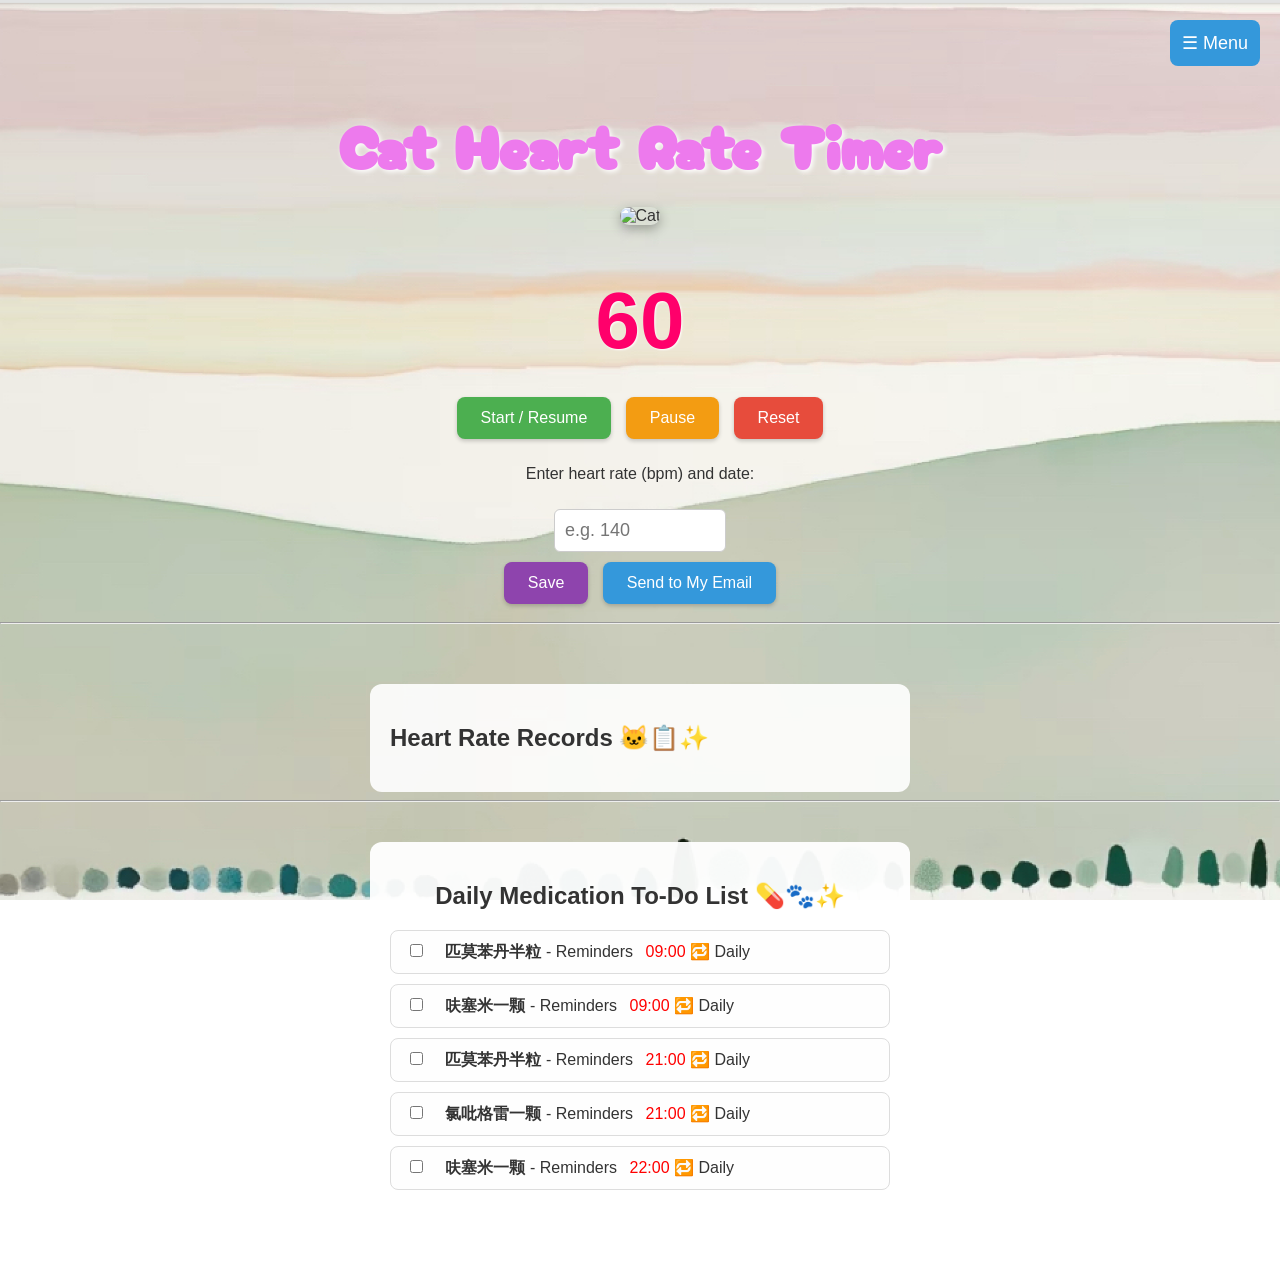
==== index.html @ 5ad12354 "edition1" ====
<!DOCTYPE html>
<html lang="en">
<head>
  <meta charset="UTF-8">
  <title>Cat Heart Rate Timer</title>
  <link href="https://fonts.googleapis.com/css2?family=Cherry+Bomb+One&display=swap" rel="stylesheet">
  <link rel="stylesheet" href="style.css">
</head>
<body>
    <div class="dropdown">
        <button class="dropbtn">☰ Menu</button>
        <div class="dropdown-content">
          <a href="#records">Records</a>
          <a href="#todo">To-Do List</a>
        </div>
      </div>
  <h1>Cat Heart Rate Timer</h1>

  <img id="cat-pic" src="pics/Subject 4.png" alt="Cat"
     onmouseenter="startImageCycle()" onmouseleave="stopImageCycle()">


  <div id="timer">60</div>

  <button id="startBtn" class="btn" onclick="startCountdown()">Start / Resume</button>
  <button id="pauseBtn" class="btn" onclick="pauseCountdown()">Pause</button>
  <button id="resetBtn" class="btn" onclick="resetCountdown()">Reset</button>

  <div id="message">Good job Champion! 🎉</div>

  <div>
    <p>Enter heart rate (bpm) and date:</p>
    <input type="text" id="heartRateInput" placeholder="e.g. 140">
    <br>
    <button class="btn" style="background-color:#8e44ad;" onclick="saveRecord()">Save</button>
    <button id="emailBtn" class="btn" onclick="sendEmail()">Send to My Email</button>
  </div>

    <hr>
    <div id="records">
    <h2>Heart Rate Records 🐱📋✨</h2>
    <ul id="recordList"></ul>
    </div>

    <hr>
    <div id="todo">
    <h2>Daily Medication To-Do List 💊🐾✨</h2>
    <ul id="todoList">
        <!-- Predefined medication tasks -->
    </ul>
    </div>

    <script src="script.js"></script>
</body>
</html>
---- style.css ----
body {
    font-family: Arial, sans-serif;
    text-align: center;
    padding-top: 60px;
    margin: 0;
    background: url('pics/background1.png') no-repeat center center fixed;
    background-size: cover;
    color: #333;
  }
  
  h1 {
    font-family: 'Cherry Bomb One', cursive;
    font-size: 60px;
    margin-bottom: 20px;
    text-shadow: 2px 2px 5px white;
    color: #ed7aed;
  }
  
  #cat-pic {
    width: 160px;
    height: auto;
    margin-bottom: 30px;
    border-radius: 16px;
    box-shadow: 0 4px 12px rgba(0,0,0,0.3);
  }
  
  #timer {
    font-size: 80px;
    color: #ff6b6b;
    font-weight: bold;
    margin: 20px 0;
    text-shadow: 1px 1px 2px white;
  }
  
  #message {
    font-size: 24px;
    color: #2c3e50;
    margin-top: 10px;
    display: none;
  }
  
  input[type="text"] {
    padding: 10px;
    font-size: 18px;
    width: 150px;
    border-radius: 6px;
    border: 1px solid #ccc;
    margin-top: 10px;
  }
  
  .btn {
    padding: 12px 24px;
    font-size: 16px;
    margin: 10px 5px;
    border: none;
    border-radius: 8px;
    cursor: pointer;
    color: white;
    box-shadow: 0 2px 4px rgba(0,0,0,0.2);
  }
  
  #startBtn {
    background-color: #4CAF50;
  }
  
  #startBtn:hover {
    background-color: #45a049;
  }
  
  #pauseBtn {
    background-color: #f39c12;
  }
  
  #pauseBtn:hover {
    background-color: #e67e22;
  }
  
  #resetBtn {
    background-color: #e74c3c;
  }
  
  #resetBtn:hover {
    background-color: #c0392b;
  }
  
  #emailBtn {
    background-color: #3498db;
  }
  
  #emailBtn:hover {
    background-color: #2980b9;
  }
  
/* Dropdown Menu */
.dropdown {
    position: absolute;
    top: 20px;
    right: 20px;
  }
  
  .dropbtn {
    background-color: #3498db;
    color: white;
    padding: 12px;
    font-size: 18px;
    border: none;
    border-radius: 8px;
    cursor: pointer;
  }
  
  .dropdown-content {
    display: none;
    position: absolute;
    right: 0;
    background-color: #f9f9f9;
    min-width: 150px;
    box-shadow: 0px 8px 16px rgba(0,0,0,0.2);
    z-index: 1;
    border-radius: 8px;
    overflow: hidden;
  }
  
  .dropdown-content a {
    color: black;
    padding: 12px 16px;
    text-decoration: none;
    display: block;
  }
  
  .dropdown-content a:hover {
    background-color: #f1f1f1;
  }
  
  .dropdown:hover .dropdown-content {
    display: block;
  }
  
  #records {
    margin-top: 60px;
    padding: 20px;
    background-color: rgba(255, 255, 255, 0.9);
    border-radius: 12px;
    max-width: 500px;
    margin-left: auto;
    margin-right: auto;
    text-align: left;
  }
  
  #recordList {
    list-style-type: none;
    padding-left: 0;
  }
  
  .record-item {
    display: flex;
    justify-content: space-between;
    margin: 8px 0;
    background: #fff4f4;
    padding: 10px;
    border-radius: 6px;
  }
  
  .record-item button {
    background-color: #e74c3c;
    border: none;
    color: white;
    padding: 5px 10px;
    border-radius: 5px;
    cursor: pointer;
  }
  
  .record-item button:hover {
    background-color: #c0392b;
  }
  
  #todo {
    max-width: 500px;
    margin: 40px auto;
    padding: 20px;
    background-color: rgba(255,255,255,0.95);
    border-radius: 12px;
  }
  
  #todo form {
    display: flex;
    justify-content: center;
    gap: 10px;
    margin-bottom: 20px;
  }
  
  #todoInput {
    flex-grow: 1;
    padding: 10px;
    font-size: 16px;
    border-radius: 6px;
    border: 1px solid #ccc;
  }
  
  #todoList {
    list-style-type: none;
    padding-left: 0;
  }
  
  .todo-item {
    display: flex;
    justify-content: space-between;
    align-items: center;
    margin-bottom: 10px;
    background-color: #fefefe;
    padding: 10px 15px;
    border-radius: 8px;
    border: 1px solid #ddd;
  }
  
  .todo-item.completed span {
    text-decoration: line-through;
    color: gray;
  }
  
  .todo-item button {
    background-color: #e74c3c;
    border: none;
    color: white;
    padding: 5px 10px;
    border-radius: 5px;
    cursor: pointer;
  }
  
  .todo-item input[type="checkbox"] {
    margin-right: 10px;
  }
  
  .todo-item span {
    display: inline-block;
    margin-left: 8px;
  }

  #cat-pic {
    transition: opacity 0.5s ease-in-out;
    opacity: 1;
  }
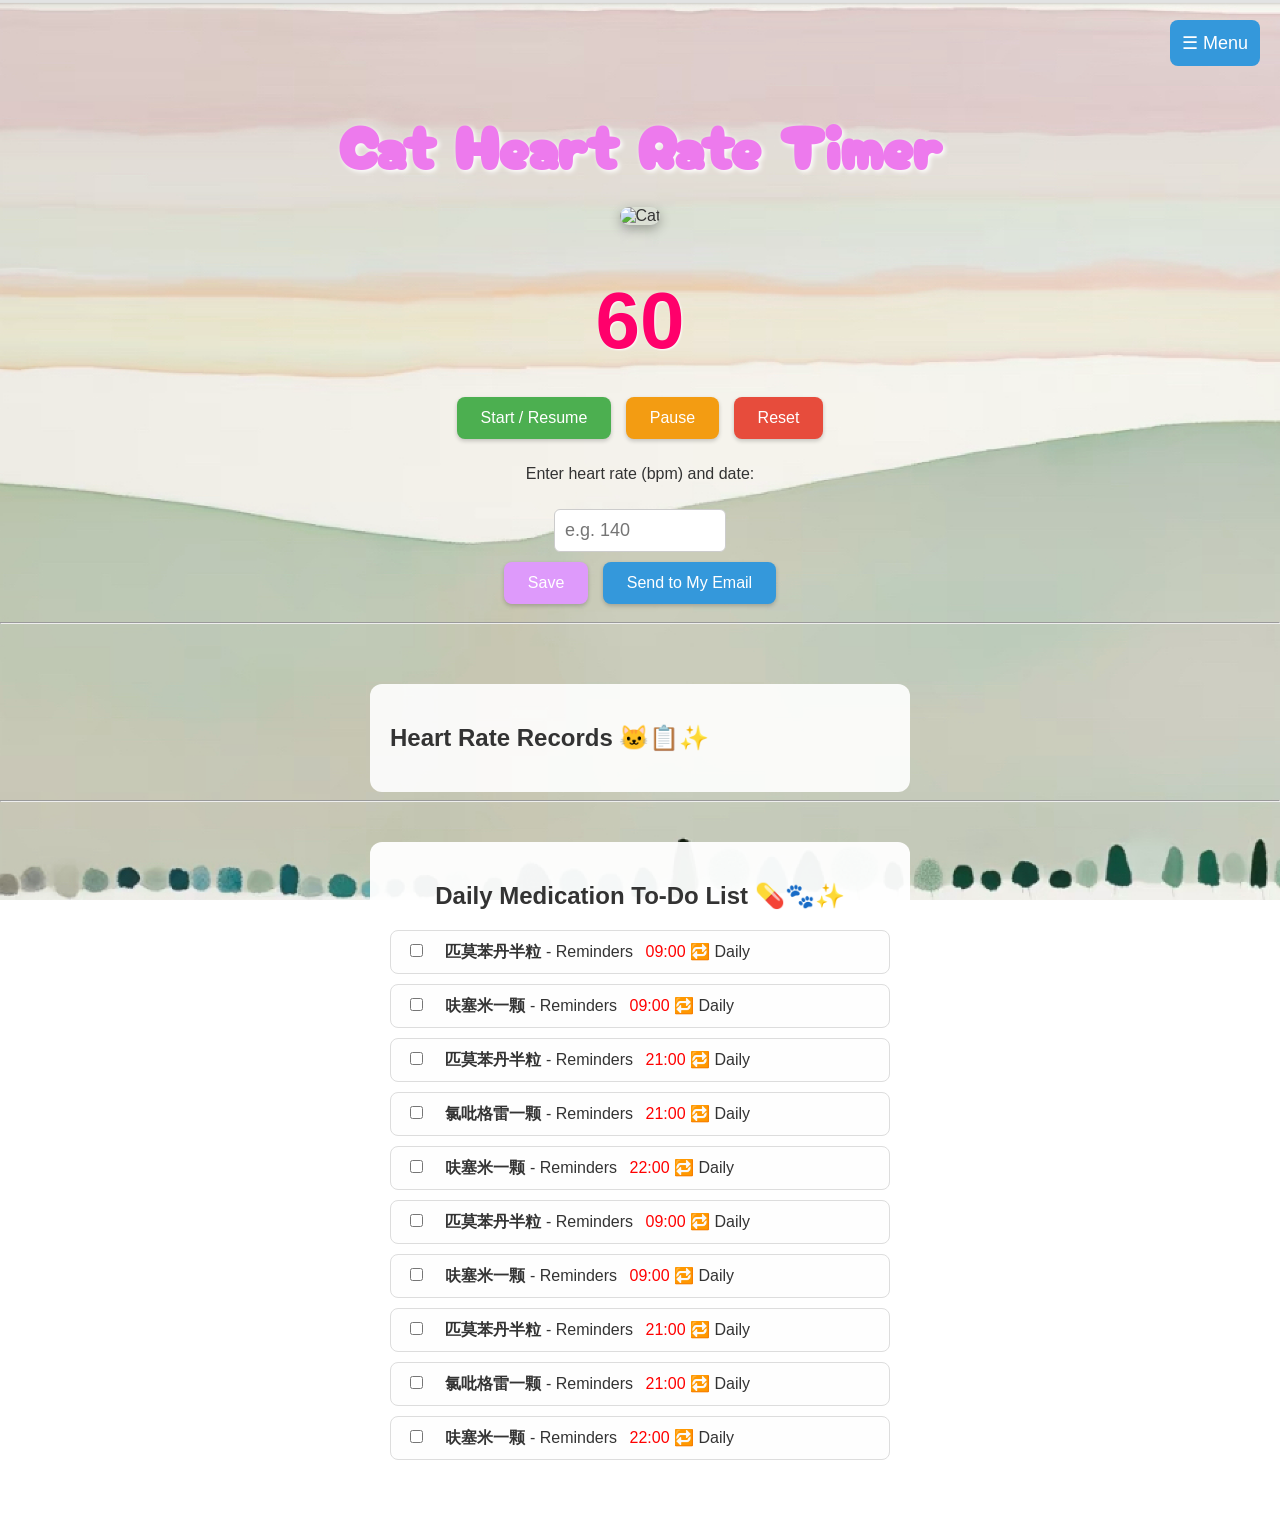
==== commit 17ca2251: "change button color" ====
--- a/index.html
+++ b/index.html
@@ -32,7 +32,7 @@
     <p>Enter heart rate (bpm) and date:</p>
     <input type="text" id="heartRateInput" placeholder="e.g. 140">
     <br>
-    <button class="btn" style="background-color:#8e44ad;" onclick="saveRecord()">Save</button>
+    <button class="btn" style="background-color:#de9afb;" onclick="saveRecord()">Save</button>
     <button id="emailBtn" class="btn" onclick="sendEmail()">Send to My Email</button>
   </div>
 
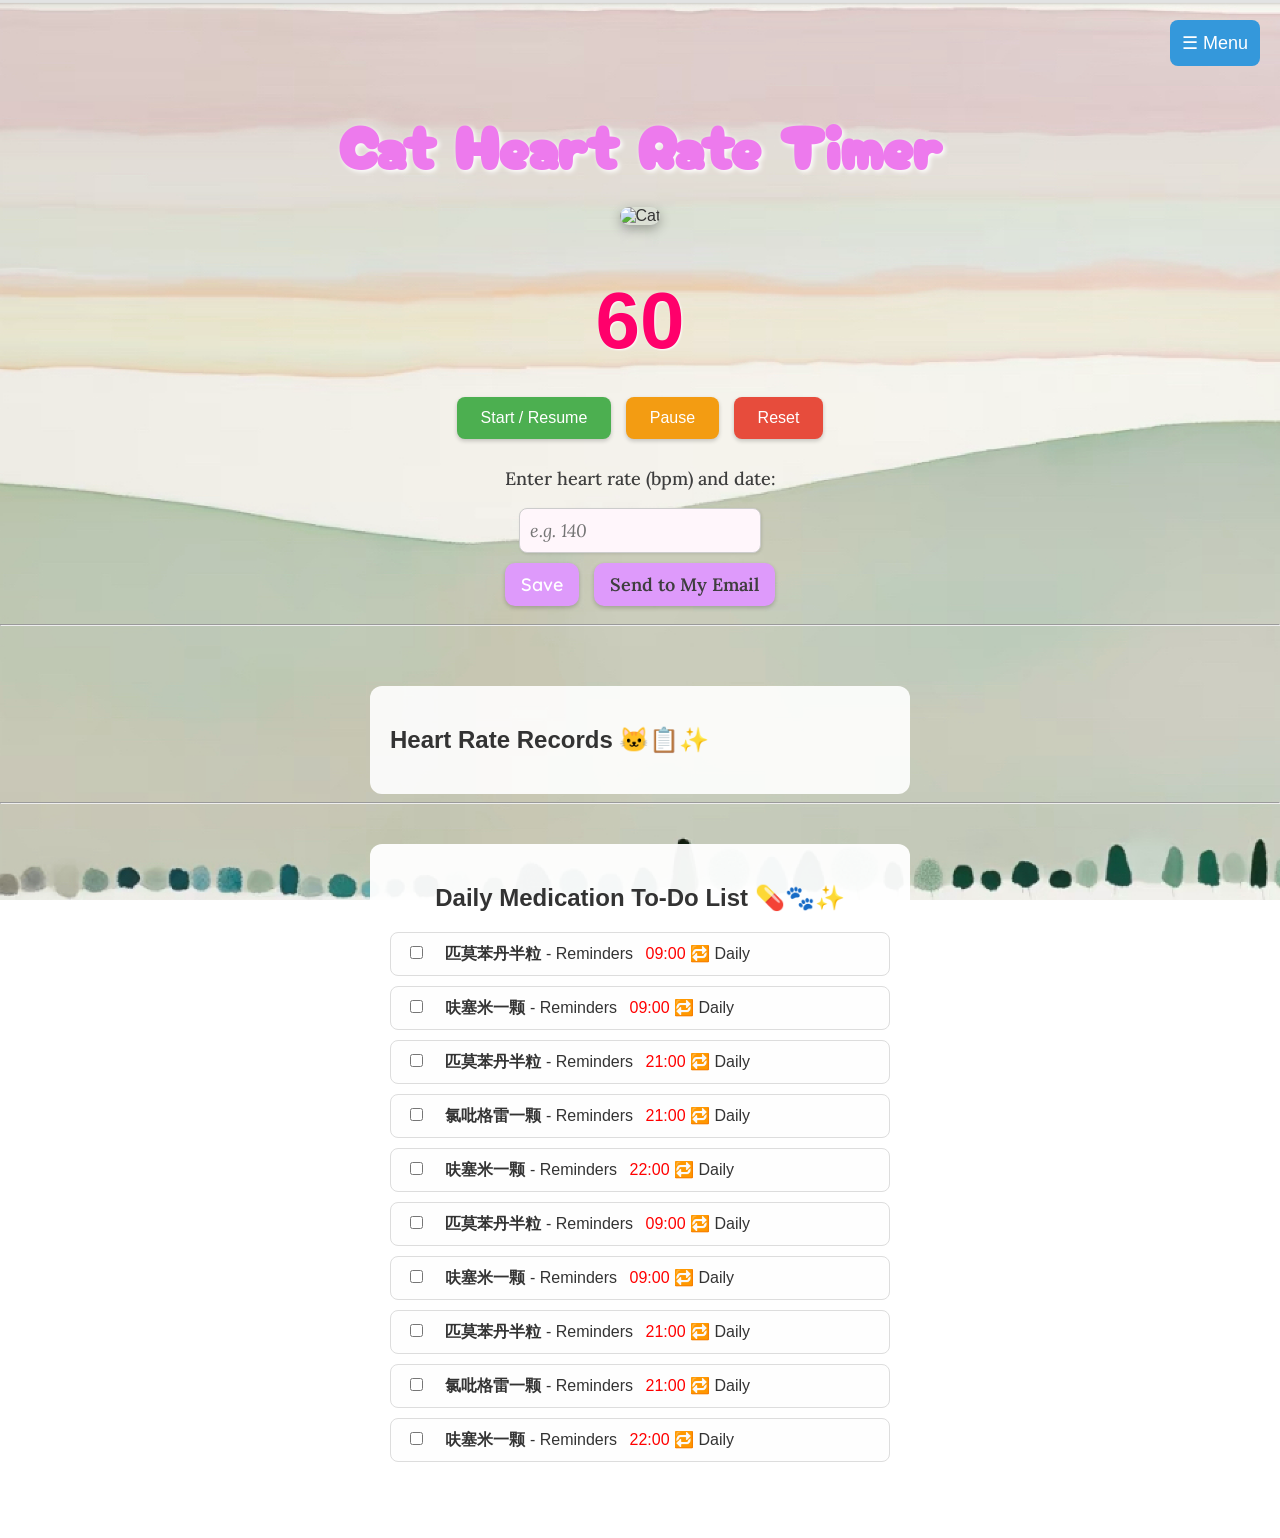
==== commit 54d6307d: "revise the font" ====
--- a/index.html
+++ b/index.html
@@ -2,6 +2,7 @@
 <html lang="en">
 <head>
   <meta charset="UTF-8">
+  <link href="https://fonts.googleapis.com/css2?family=Lora&family=Quicksand:wght@500&display=swap" rel="stylesheet">
   <title>Cat Heart Rate Timer</title>
   <link href="https://fonts.googleapis.com/css2?family=Cherry+Bomb+One&display=swap" rel="stylesheet">
   <link rel="stylesheet" href="style.css">
--- a/style.css
+++ b/style.css
@@ -22,7 +22,10 @@
     margin-bottom: 30px;
     border-radius: 16px;
     box-shadow: 0 4px 12px rgba(0,0,0,0.3);
-  }
+    transition: opacity 0.5s ease-in-out;
+    opacity: 1;
+  }
+  
   
   #timer {
     font-size: 80px;
@@ -234,11 +237,60 @@
     display: inline-block;
     margin-left: 8px;
   }
-
-  #cat-pic {
-    transition: opacity 0.5s ease-in-out;
-    opacity: 1;
-  }
-  
-  
+  
+  /* Section font: elegant & soft */
+#heartRateInput,
+#emailBtn,
+#heartRateInput + br + .btn,
+#heartRateInput + br + .btn + #emailBtn,
+p {
+  font-family: 'Lora', serif;
+  font-size: 18px;
+  color: #3e3e3e;
+}
+
+/* Paragraph styling */
+p {
+  margin-bottom: 8px;
+  font-weight: 500;
+}
+
+/* Input field */
+#heartRateInput {
+  padding: 10px;
+  border-radius: 8px;
+  border: 1px solid #ccc;
+  width: 220px;
+  font-style: italic;
+  background-color: #fff6fb;
+  box-shadow: 1px 1px 3px rgba(0,0,0,0.1);
+  transition: box-shadow 0.3s ease-in-out;
+}
+
+#heartRateInput:focus {
+  outline: none;
+  box-shadow: 0 0 6px #de9afb;
+}
+
+/* Buttons under the input */
+#emailBtn,
+#heartRateInput + br + .btn {
+  font-family: 'Quicksand', sans-serif;
+  font-weight: 600;
+  padding: 10px 16px;
+  margin: 10px 5px;
+  border: none;
+  border-radius: 10px;
+  background-color: #de9afb;
+  color: white;
+  cursor: pointer;
+  transition: all 0.3s ease;
+}
+
+#emailBtn:hover,
+#heartRateInput + br + .btn:hover {
+  background-color: #c27ff7;
+  transform: scale(1.05);
+}
+
   
